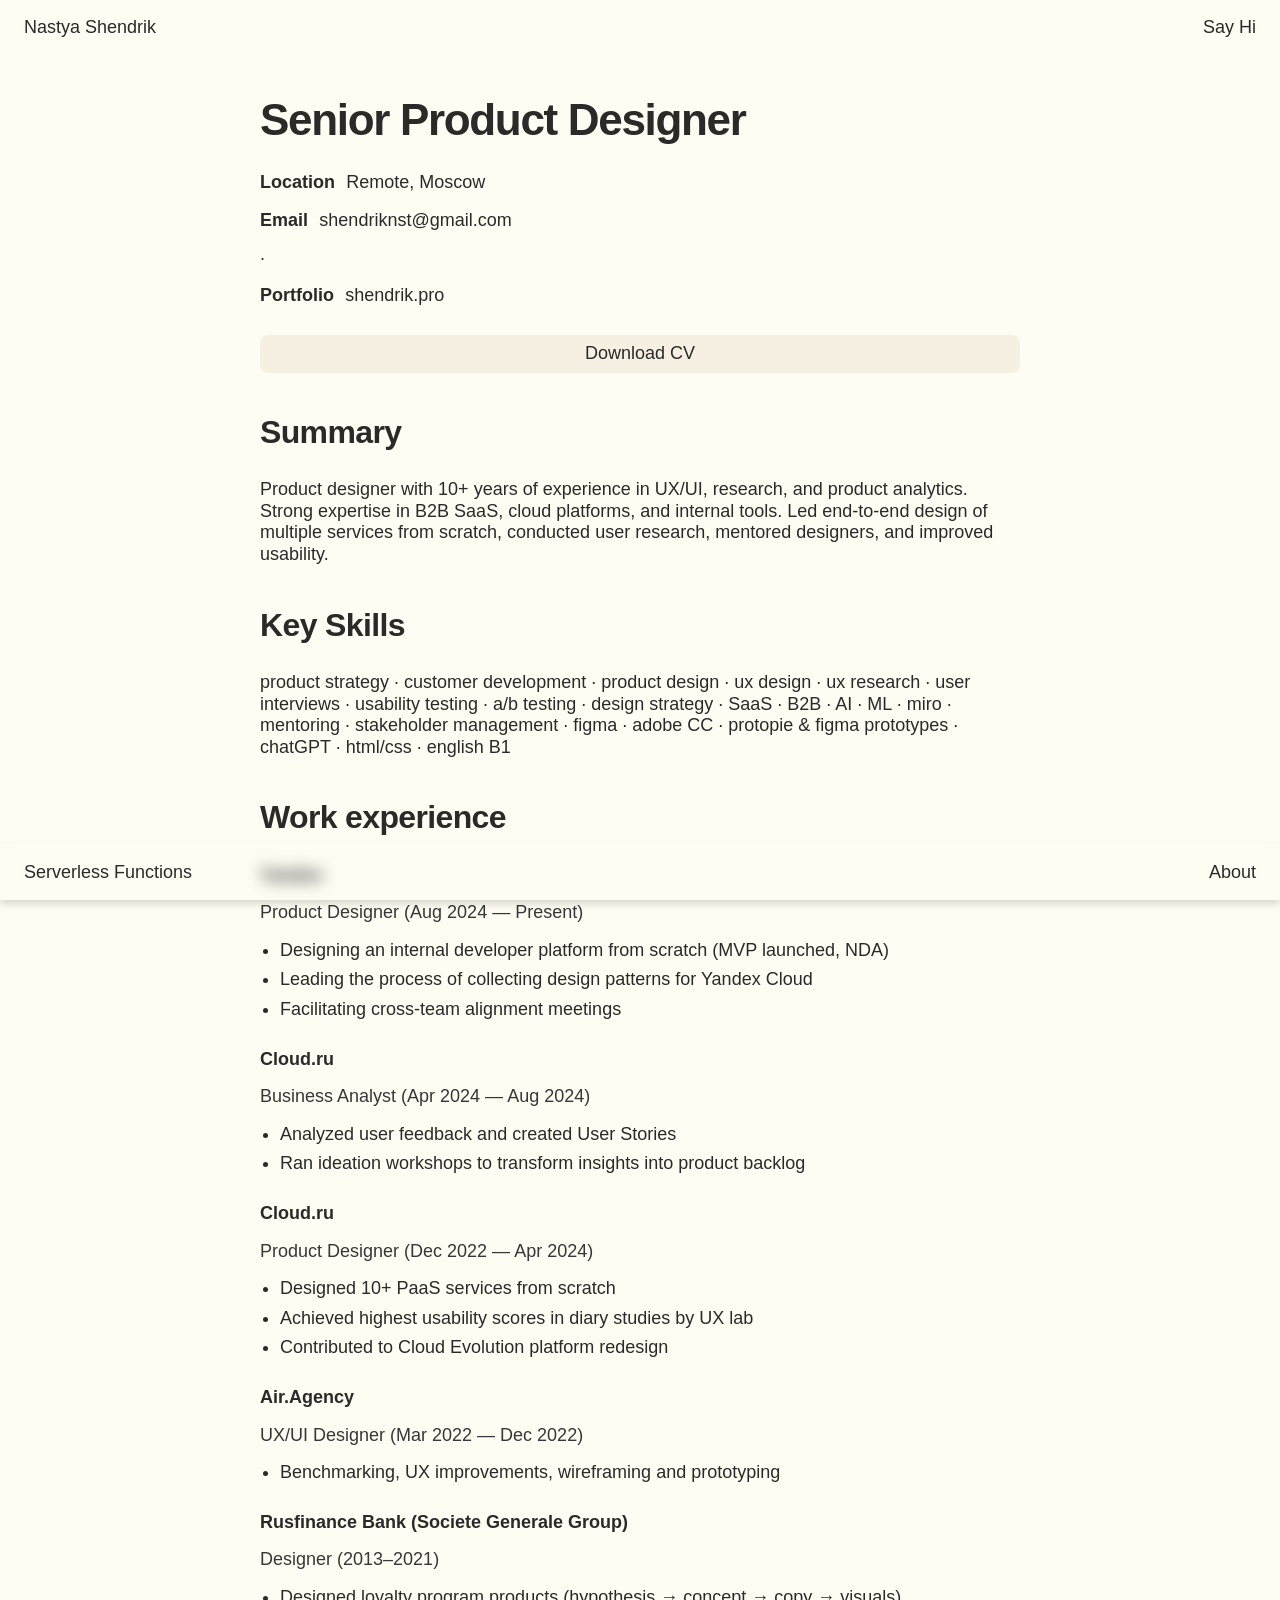
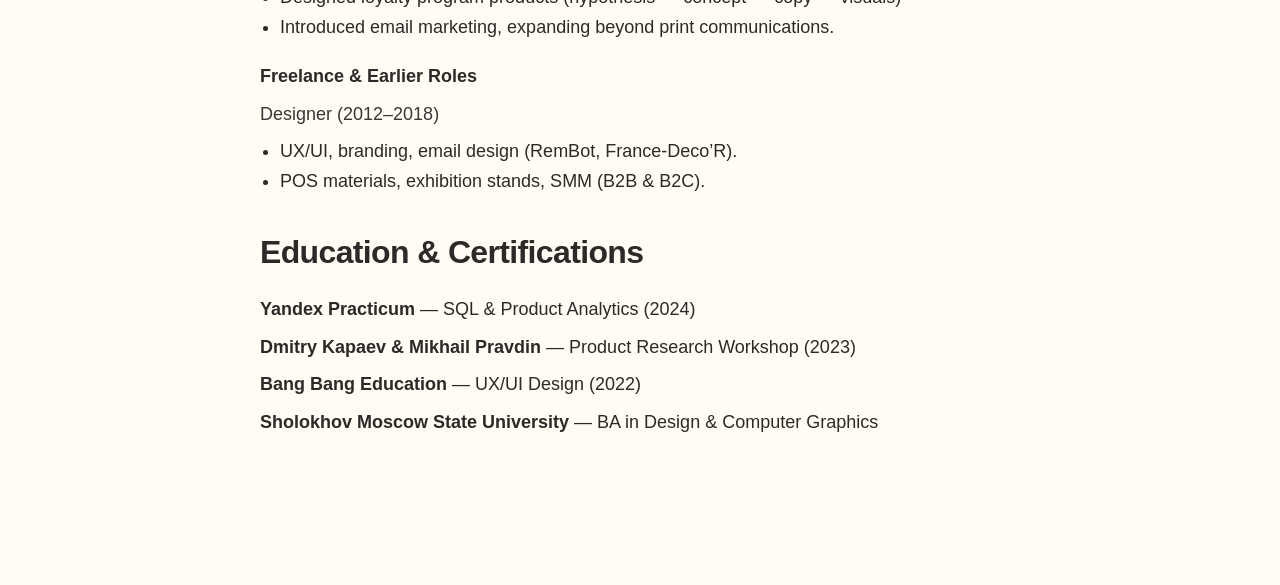
==== cv/index.html @ 18e54141 "Add files via upload" ====
<!doctype html>
<html lang="en">
  <head>
    <meta charset="UTF-8" />
    <meta name="viewport" content="width=device-width, initial-scale=1.0" />
    <meta
      name="description"
      content="CV — Nastya Shendrik, Senior Product Designer. Experience in UX/UI, cloud platforms, B2B SaaS."
    />
    <meta property="og:type" content="website" />
    <meta property="og:site_name" content="Nastya Shendrik" />
    <meta property="og:url" content="https://shendrik.pro/cv/" />
    <meta property="og:title" content="CV | Nastya Shendrik" />
    <meta
      property="og:description"
      content="CV — Nastya Shendrik, Senior Product Designer. Experience in UX/UI, cloud platforms, B2B SaaS."
    />
    <meta property="og:image" content="https://shendrik.pro/img/Cover.png" />
    <meta property="og:image:type" content="image/png" />
    <meta name="twitter:card" content="summary_large_image" />
    <meta name="twitter:title" content="CV | Nastya Shendrik" />
    <meta
      name="twitter:description"
      content="CV — Nastya Shendrik, Senior Product Designer. Experience in UX/UI, cloud platforms, B2B SaaS."
    />
    <meta name="twitter:image" content="https://shendrik.pro/img/Cover.png" />
    <title>CV | Nastya Shendrik</title>
    <link rel="icon" href="../img/fav.png" type="image/png" />
    <link rel="stylesheet" href="../tokens.css" />
    <link rel="stylesheet" href="./styles.css" />
  </head>
  <body>
    <div class="case-shell">
      <header class="case-header">
        <div class="bar__inner">
          <a class="ds-link ds-link--default" href="../">Nastya Shendrik</a>
          <a class="ds-link ds-link--default" href="https://t.me/nastyashendrik?text=Hi!">Say Hi</a>
        </div>
      </header>

      <main class="case-main">
        <article class="case-content">
          <header class="cv-hero">
            <h1 class="text-h1">Senior Product Designer</h1>
            <p class="cv-meta text-body">
              <span class="cv-meta__group">
                <span class="cv-meta__label">Location</span>
                Remote, Moscow
              </span>
              <span class="cv-meta__group">
                <span class="cv-meta__label">Email</span>
                <a class="ds-link ds-link--default" href="mailto:shendriknst@gmail.com">shendriknst@gmail.com</a>
              </span>
              <span class="cv-meta__sep" aria-hidden="true">·</span>
              <span class="cv-meta__group">
                <span class="cv-meta__label">Portfolio</span>
                <a
                  class="ds-link ds-link--default"
                  href="https://shendrik.pro/"
                  target="_blank"
                  rel="noopener noreferrer"
                  >shendrik.pro</a>
              </span>
            </p>
            <p class="cv-download-wrap">
              <a
                class="ds-button ds-button--default cv-download"
                href="../img/Shendrik%20CV.pdf"
                download="Shendrik CV.pdf"
                >Download CV</a>
            </p>
          </header>

          <section class="case-section" aria-labelledby="cv-summary-heading">
            <h2 id="cv-summary-heading" class="text-h2">Summary</h2>
            <p class="text-body">
              Product designer with 10+ years of experience in UX/UI, research, and product analytics.
              Strong expertise in B2B SaaS, cloud platforms, and internal tools. Led end-to-end design of
              multiple services from scratch, conducted user research, mentored designers, and improved
              usability.
            </p>
          </section>

          <section class="case-section" aria-labelledby="cv-skills-heading">
            <h2 id="cv-skills-heading" class="text-h2">Key Skills</h2>
            <p class="text-body cv-skills">
              product strategy · customer development · product design · ux design · ux research · user
              interviews · usability testing · a/b testing · design strategy · SaaS · B2B · AI · ML · miro
              · mentoring · stakeholder management · figma · adobe CC · protopie &amp; figma prototypes ·
              chatGPT · html/css · english B1
            </p>
          </section>

          <section class="case-section" aria-labelledby="cv-work-heading">
            <h2 id="cv-work-heading" class="text-h2">Work experience</h2>

            <div class="cv-job">
              <h3 class="cv-job__company">Yandex</h3>
              <p class="text-body cv-job__role">Product Designer (Aug 2024 — Present)</p>
              <ul class="cv-job__list">
                <li class="text-body">Designing an internal developer platform from scratch (MVP launched, NDA)</li>
                <li class="text-body">Leading the process of collecting design patterns for Yandex Cloud</li>
                <li class="text-body">Facilitating cross-team alignment meetings</li>
              </ul>
            </div>

            <div class="cv-job">
              <h3 class="cv-job__company">Cloud.ru</h3>
              <p class="text-body cv-job__role">Business Analyst (Apr 2024 — Aug 2024)</p>
              <ul class="cv-job__list">
                <li class="text-body">Analyzed user feedback and created User Stories</li>
                <li class="text-body">Ran ideation workshops to transform insights into product backlog</li>
              </ul>
            </div>

            <div class="cv-job">
              <h3 class="cv-job__company">Cloud.ru</h3>
              <p class="text-body cv-job__role">Product Designer (Dec 2022 — Apr 2024)</p>
              <ul class="cv-job__list">
                <li class="text-body">Designed 10+ PaaS services from scratch</li>
                <li class="text-body">Achieved highest usability scores in diary studies by UX lab</li>
                <li class="text-body">Contributed to Cloud Evolution platform redesign</li>
              </ul>
            </div>

            <div class="cv-job">
              <h3 class="cv-job__company">Air.Agency</h3>
              <p class="text-body cv-job__role">UX/UI Designer (Mar 2022 — Dec 2022)</p>
              <ul class="cv-job__list">
                <li class="text-body">Benchmarking, UX improvements, wireframing and prototyping</li>
              </ul>
            </div>

            <div class="cv-job">
              <h3 class="cv-job__company">Rusfinance Bank (Societe Generale Group)</h3>
              <p class="text-body cv-job__role">Designer (2013–2021)</p>
              <ul class="cv-job__list">
                <li class="text-body">
                  Designed loyalty program products (hypothesis → concept → copy → visuals)
                </li>
                <li class="text-body">Introduced email marketing, expanding beyond print communications.</li>
              </ul>
            </div>

            <div class="cv-job">
              <h3 class="cv-job__company">Freelance &amp; Earlier Roles</h3>
              <p class="text-body cv-job__role">Designer (2012–2018)</p>
              <ul class="cv-job__list">
                <li class="text-body">UX/UI, branding, email design (RemBot, France-Deco’R).</li>
                <li class="text-body">POS materials, exhibition stands, SMM (B2B &amp; B2C).</li>
              </ul>
            </div>
          </section>

          <section class="case-section" aria-labelledby="cv-edu-heading">
            <h2 id="cv-edu-heading" class="text-h2">Education &amp; Certifications</h2>
            <ul class="cv-edu-list">
              <li class="text-body">
                <span class="cv-edu-list__place">Yandex Practicum</span> — SQL &amp; Product Analytics (2024)
              </li>
              <li class="text-body">
                <span class="cv-edu-list__place">Dmitry Kapaev &amp; Mikhail Pravdin</span> — Product Research
                Workshop (2023)
              </li>
              <li class="text-body">
                <span class="cv-edu-list__place">Bang Bang Education</span> — UX/UI Design (2022)
              </li>
              <li class="text-body">
                <span class="cv-edu-list__place">Sholokhov Moscow State University</span> — BA in Design &amp;
                Computer Graphics
              </li>
            </ul>
          </section>
        </article>
      </main>

      <footer class="case-footer">
        <div class="bar__inner">
          <a class="ds-link ds-link--default" href="../serverless-functions/">Serverless Functions</a>
          <a class="ds-link ds-link--default" href="../about/">About</a>
        </div>
      </footer>
    </div>

    <script src="../main.js"></script>
  </body>
</html>
---- tokens.css ----
html {
  color-scheme: light;
}

:root {
  /* Colors (Figma variables) */
  --color-fon: #fffcf3;
  --color-fon-2: #f5f0e2;
  --color-fon-3: #f4e8d1;
  --color-text: #2b2a28;
  --color-text-2: #383737;
  --color-accent: #ee3b66;
  --color-accent-2: #b53d68;

  /* Typography (Figma variables) */
  --font-family-base: "Proxima Nova", "Segoe UI", Arial, sans-serif;
  --font-size-h1: 44px;
  --font-size-h2: 32px;
  --font-size-h3: 24px;
  --font-size-body: 18px;
  --font-size-body-2: 18px;

  --font-weight-h1: 800;
  --font-weight-h2: 700;
  --font-weight-h3: 400;
  --font-weight-body: 400;
  --font-weight-body-2: 700;

  --line-height-h1: 1.1;
  --line-height-h2: 1.2;
  --line-height-h3: 1.2;
  --line-height-body: 1.2;
  --line-height-body-2: 1.2;

  --letter-spacing-h1: -0.03em;
  --letter-spacing-h2: -0.02em;
  --letter-spacing-h3: 0;
  --letter-spacing-body: 0;
  --letter-spacing-body-2: 0;

  /* Radius/spacing/layout tokens */
  --radius-sm: 8px;
  --space-2: 8px;
  --space-3: 12px;
  --space-4: 16px;
  --space-5: 20px;
  --space-6: 24px;
  --space-8: 32px;

  --container-width-lg: 1200px;
  --header-height: 56px;
  --card-width: 240px;
  --card-height: 150px;
  --button-height: 38px;

  /* Semantic tokens for site */
  --page-bg: var(--color-fon);
  --surface-1: var(--color-fon-2);
  --surface-2: var(--color-fon-3);
  --text-primary: var(--color-text);
  --text-secondary: var(--color-text-2);
  --border-subtle: rgba(43, 42, 40, 0.12);
  --focus-ring: rgba(238, 59, 102, 0.4);
  --shadow-soft: 0 10px 30px rgba(43, 42, 40, 0.08);
  --backdrop-blur-footer: 28.1px;
}

/* Тёмная тема по системе / настройкам браузера (надёжно в Chrome и др.) */
@media (prefers-color-scheme: dark) {
  html {
    color-scheme: dark;
  }

  :root {
    --color-fon: #161514;
    --color-fon-2: #232120;
    --color-fon-3: #2f2c2b;
    --color-text: #f4f0e5;
    --color-text-2: #cac4b7;
    --color-accent: #ff5d84;
    --color-accent-2: #ff7c9c;

    --page-bg: var(--color-fon);
    --surface-1: var(--color-fon-2);
    --surface-2: var(--color-fon-3);
    --text-primary: var(--color-text);
    --text-secondary: var(--color-text-2);
    --border-subtle: rgba(255, 252, 243, 0.16);
    --focus-ring: rgba(255, 93, 132, 0.4);
    --shadow-soft: 0 10px 30px rgba(0, 0, 0, 0.35);
  }
}

/* Base typography */
body {
  margin: 0;
  font-family: var(--font-family-base);
  font-size: var(--font-size-body);
  font-weight: var(--font-weight-body);
  line-height: var(--line-height-body);
  letter-spacing: var(--letter-spacing-body);
  color: var(--text-primary);
  background: var(--page-bg);
}

h1,
.text-h1 {
  font-family: var(--font-family-base);
  font-size: var(--font-size-h1);
  font-weight: var(--font-weight-h1);
  line-height: var(--line-height-h1);
  letter-spacing: var(--letter-spacing-h1);
  margin: 0;
}

h2,
.text-h2 {
  font-family: var(--font-family-base);
  font-size: var(--font-size-h2);
  font-weight: var(--font-weight-h2);
  line-height: var(--line-height-h2);
  letter-spacing: var(--letter-spacing-h2);
  margin: 0;
}

h3,
.text-h3 {
  font-family: var(--font-family-base);
  font-size: var(--font-size-h3);
  font-weight: var(--font-weight-h3);
  line-height: var(--line-height-h3);
  letter-spacing: var(--letter-spacing-h3);
  margin: 0;
}

.text-body {
  font-family: var(--font-family-base);
  font-size: var(--font-size-body);
  font-weight: var(--font-weight-body);
  line-height: var(--line-height-body);
  letter-spacing: var(--letter-spacing-body);
}

.text-body-2 {
  font-family: var(--font-family-base);
  font-size: var(--font-size-body-2);
  font-weight: var(--font-weight-body-2);
  line-height: var(--line-height-body-2);
  letter-spacing: var(--letter-spacing-body-2);
}

/* Components */
.ds-header {
  width: var(--container-width-lg);
  height: var(--header-height);
  display: flex;
  align-items: center;
  justify-content: space-between;
  padding: var(--space-4) var(--space-6);
  font-family: var(--font-family-base);
  font-size: var(--font-size-body);
  font-weight: var(--font-weight-body);
  line-height: var(--line-height-body);
  color: var(--text-primary);
  background: transparent;
}

.ds-card {
  width: var(--card-width);
  height: var(--card-height);
  border-radius: var(--radius-sm);
  display: flex;
  align-items: center;
  justify-content: center;
  padding: 10px;
  font-family: var(--font-family-base);
  font-size: var(--font-size-body);
  font-weight: var(--font-weight-body);
  line-height: var(--line-height-body);
  color: var(--text-primary);
  text-align: center;
}

.ds-card--default {
  background: var(--surface-1);
}

.ds-card--hover {
  background: var(--surface-2);
}

.ds-button {
  min-width: 240px;
  height: var(--button-height);
  border: 0;
  border-radius: var(--radius-sm);
  padding: 0 var(--space-6);
  font-family: var(--font-family-base);
  font-size: var(--font-size-body);
  font-weight: var(--font-weight-body);
  line-height: var(--line-height-body);
  cursor: pointer;
  transition: background-color 0.2s ease;
}

.ds-button--default {
  background: var(--surface-1);
  color: var(--text-primary);
}

.ds-button--hover,
.ds-button:hover {
  background: var(--surface-2);
  color: var(--text-primary);
}

.ds-footer-item {
  width: 1204px;
  height: var(--header-height);
  border-radius: var(--radius-sm);
  display: flex;
  align-items: center;
  justify-content: space-between;
  font-family: var(--font-family-base);
  font-size: var(--font-size-body);
  line-height: var(--line-height-body);
  color: var(--text-primary);
  backdrop-filter: blur(var(--backdrop-blur-footer));
}

.ds-footer-item--main {
  justify-content: center;
  padding: var(--space-4) 0;
}

.ds-footer-item--alt {
  justify-content: space-between;
  padding: var(--space-4) var(--space-6);
}

/* Links: default = primary text color; hover/focus = accent. Never use a “hover”
   modifier class for the default state — hover color applies only via :hover / :focus-visible. */
.ds-link {
  font-family: var(--font-family-base);
  font-size: var(--font-size-body);
  font-weight: var(--font-weight-body);
  line-height: var(--line-height-body);
  color: var(--text-primary);
  text-decoration: none;
  transition: color 0.2s ease, text-decoration-color 0.2s ease;
}

.ds-link--default {
  color: var(--text-primary);
}

.ds-link:hover,
.ds-link:focus-visible {
  color: var(--color-accent);
}

.ds-link:active,
.ds-link.ds-link--pressed {
  color: var(--text-secondary);
}

/* Inline hero logos: wordmark uses currentColor so it follows the theme */
.case-title-image.case-brand-svg {
  color: var(--text-primary);
}
---- cv/styles.css ----
:root {
  --page-max-width: 1200px;
  --content-max-width: 760px;
  --page-padding-inline: 24px;
  --content-gap: 40px;
  --section-gap: 28px;
}

*,
*::before,
*::after {
  box-sizing: border-box;
}

body {
  margin: 0;
  min-height: 100vh;
}

.case-shell {
  min-height: 100vh;
  display: flex;
  flex-direction: column;
}

.bar__inner {
  width: 100%;
  margin-inline: auto;
  padding-inline: var(--page-padding-inline);
  min-height: var(--header-height);
  display: flex;
  align-items: center;
  justify-content: space-between;
  gap: 16px;
}

.case-header,
.case-footer {
  width: 100%;
  z-index: 30;
  backdrop-filter: blur(8px);
  background: transparent;
  transition: backdrop-filter 0.2s ease, background-color 0.2s ease;
}

.case-header {
  position: sticky;
  top: 0;
}

.case-footer {
  position: sticky;
  bottom: 0;
  margin-top: auto;
}

.case-header:hover,
.case-header:focus-within,
.case-footer:hover,
.case-footer:focus-within {
  backdrop-filter: blur(16px);
  background: transparent;
}

.case-main {
  flex: 1;
  width: 100%;
  margin-top: calc(-1 * var(--header-height));
  padding-top: var(--header-height);
  margin-bottom: calc(-1 * var(--header-height));
  padding-bottom: var(--header-height);
}

.case-content {
  width: min(100%, calc(var(--content-max-width) + 2 * var(--page-padding-inline)));
  margin-inline: auto;
  padding: 40px var(--page-padding-inline) 96px;
  display: flex;
  flex-direction: column;
  gap: var(--content-gap);
}

.case-content h1,
.case-content h2,
.case-content h3,
.case-content p {
  margin: 0;
}

.case-section {
  display: flex;
  flex-direction: column;
  gap: var(--section-gap);
}

.case-section .text-body-2 {
  color: var(--text-primary);
}

.case-section ul {
  margin: 0;
  padding-left: 1.25rem;
  display: grid;
  gap: 8px;
}

.case-section ul.cv-edu-list {
  padding-left: 0;
  list-style: none;
  display: flex;
  flex-direction: column;
  flex-wrap: nowrap;
  align-items: baseline;
  gap: 16px;
}

.cv-hero {
  display: flex;
  flex-direction: column;
  gap: var(--section-gap);
}

.cv-meta {
  display: flex;
  flex-direction: column;
  flex-wrap: nowrap;
  align-items: baseline;
  gap: 16px;
  margin: 0;
}

.cv-meta__group {
  display: inline;
}

.cv-meta__label {
  font-weight: var(--font-weight-body-2);
  margin-inline-end: 0.35em;
}

.cv-meta__sep {
  color: var(--text-secondary);
  user-select: none;
}

.cv-download-wrap {
  margin: 0;
  width: 100%;
}

a.cv-download,
.cv-download {
  display: inline-flex;
  align-items: center;
  justify-content: center;
  text-decoration: none;
  min-width: 0;
  width: 100%;
  box-sizing: border-box;
}

.cv-skills {
  max-width: 100%;
}

.cv-job {
  display: flex;
  flex-direction: column;
  gap: 16px;
}

/* Match .cv-meta__label (body + bold) instead of .text-h3 */
.cv-job .cv-job__company {
  margin: 0;
  font-size: var(--font-size-body);
  font-weight: var(--font-weight-body-2);
  line-height: var(--line-height-body);
  letter-spacing: var(--letter-spacing-body);
}

.cv-job__role {
  color: var(--text-secondary);
}

.cv-job__list {
  margin: 0;
}

.cv-edu-list {
  margin: 0;
  padding: 0;
  list-style: none;
  display: flex;
  flex-direction: column;
  flex-wrap: nowrap;
  align-items: baseline;
  gap: 16px;
}

.cv-edu-list__place {
  font-weight: var(--font-weight-body-2);
}

.case-footer .bar__inner > *:first-child,
.case-footer .bar__inner > *:last-child {
  width: 180px;
}

.case-footer .bar__inner > *:first-child {
  text-align: left;
}

.case-footer .bar__inner > *:last-child {
  text-align: right;
}

.case-footer .bar__inner {
  box-shadow: 0px 4px 7.2px 0px rgba(0, 0, 0, 0.15);
}

@media (max-width: 900px) {
  :root {
    --page-padding-inline: 16px;
  }

  .case-content {
    padding-top: 20px;
    gap: 28px;
  }

  .case-content .text-h1 {
    font-size: var(--font-size-h2);
    font-weight: var(--font-weight-h2);
    line-height: var(--line-height-h2);
    letter-spacing: var(--letter-spacing-h2);
  }

  .case-section {
    gap: 16px;
  }

  .case-content .text-h2 {
    font-size: calc(var(--font-size-h2) * 0.95);
  }
}

@media (max-width: 560px) {
  .bar__inner {
    padding-inline: 16px;
  }

  .case-content {
    padding-inline: 16px;
    padding-bottom: 104px;
  }

  .cv-meta {
    align-items: flex-start;
  }

  .cv-meta__sep {
    display: none;
  }

  .case-footer .bar__inner {
    min-height: var(--header-height);
    height: var(--header-height);
  }

  .case-footer .bar__inner > *:first-child,
  .case-footer .bar__inner > *:last-child {
    width: auto;
    max-width: none;
    flex: 0 1 auto;
    min-width: 0;
  }
}
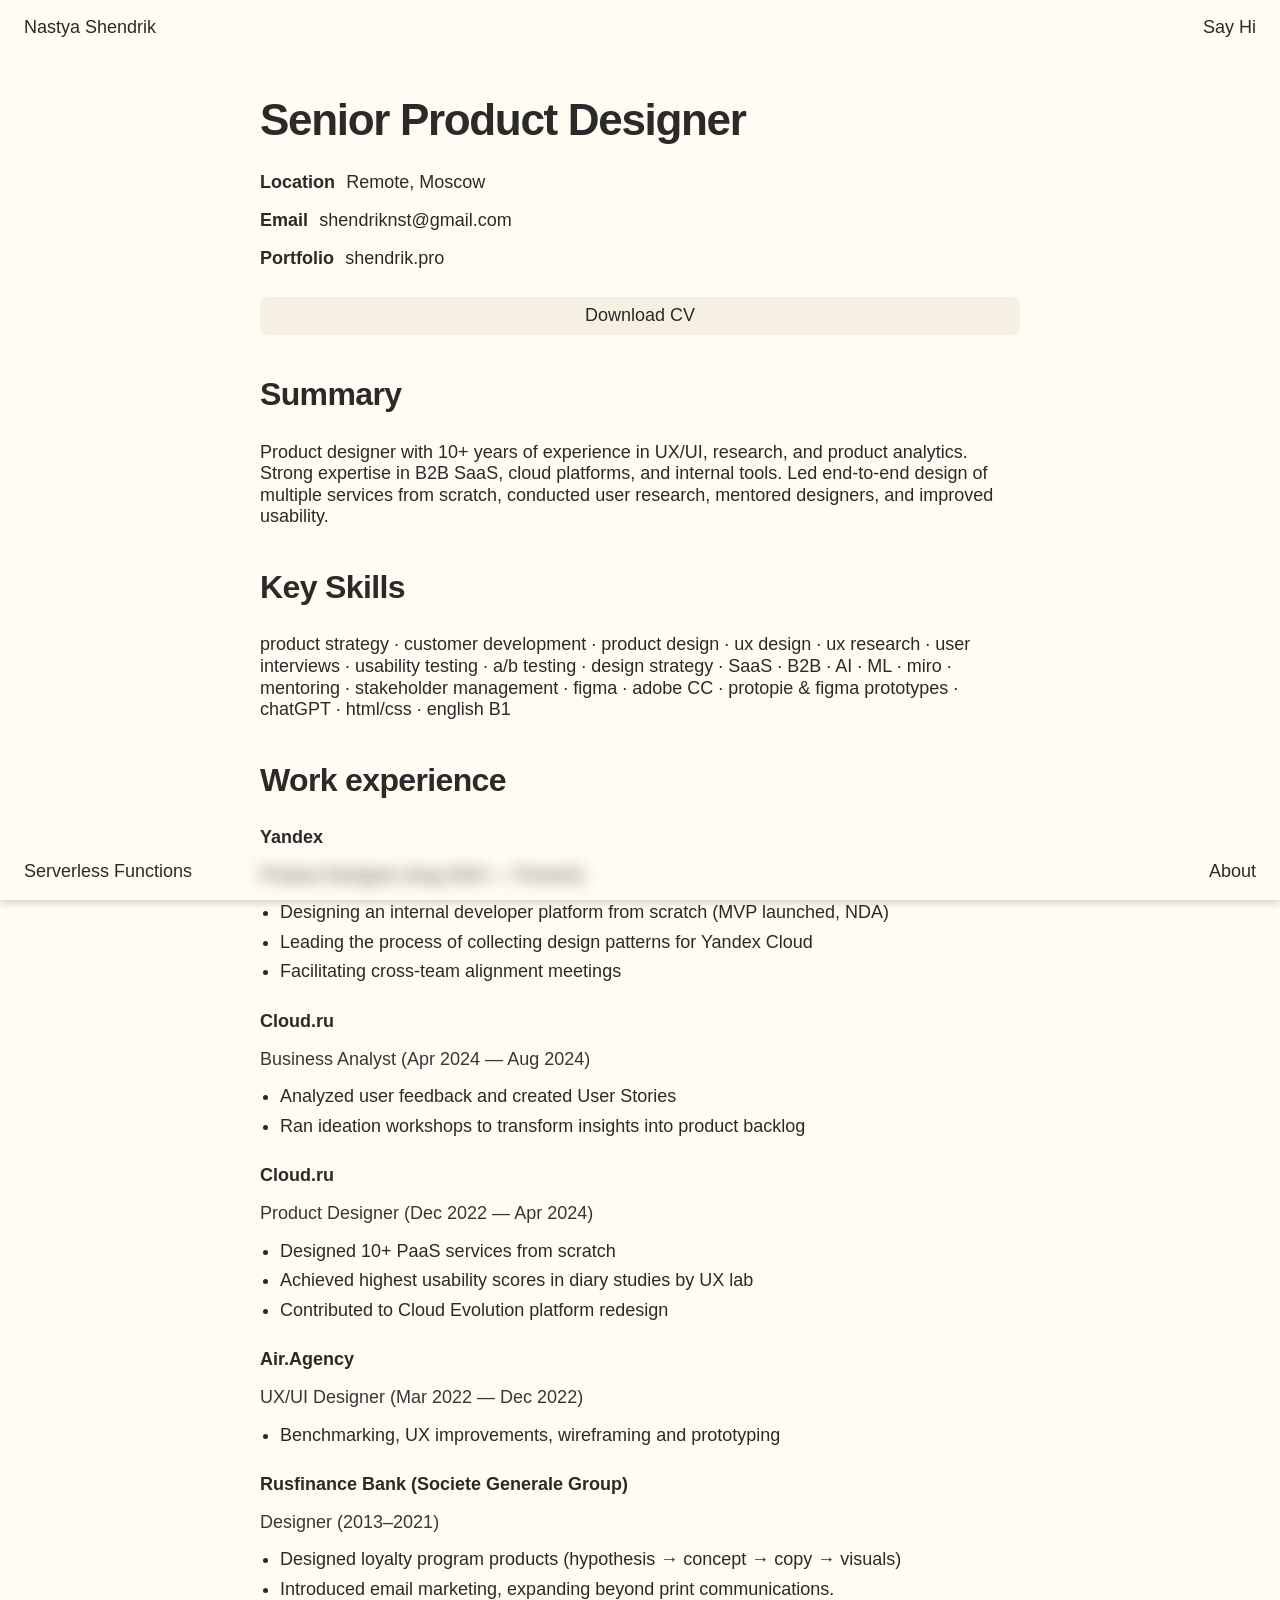
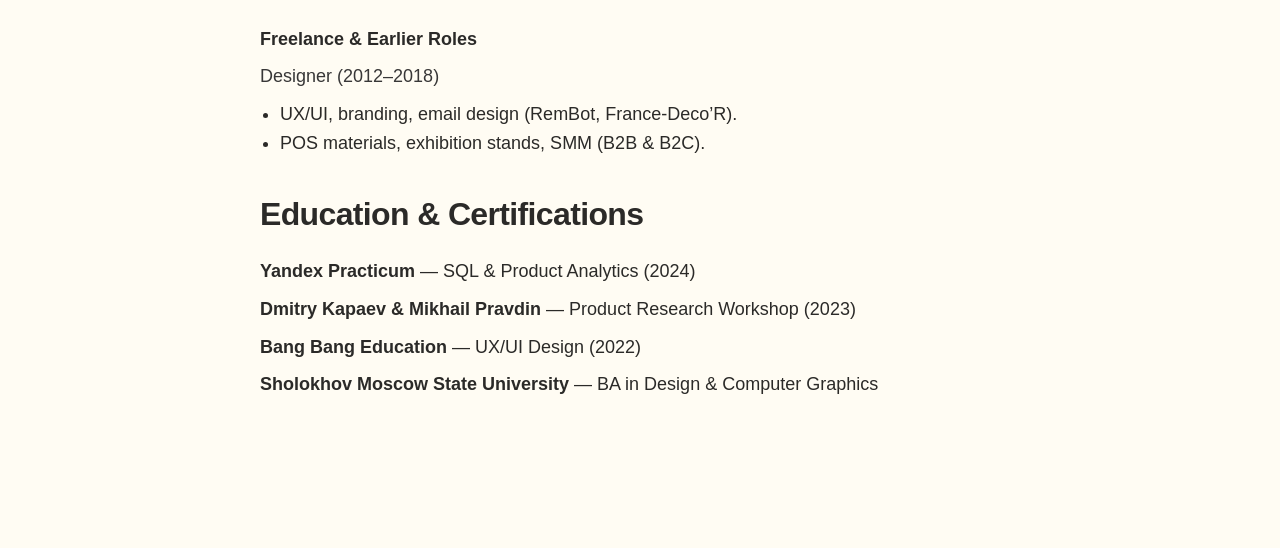
==== commit f0bb5947: "Add files via upload delete dot" ====
--- a/cv/index.html
+++ b/cv/index.html
@@ -51,7 +51,6 @@
                 <span class="cv-meta__label">Email</span>
                 <a class="ds-link ds-link--default" href="mailto:shendriknst@gmail.com">shendriknst@gmail.com</a>
               </span>
-              <span class="cv-meta__sep" aria-hidden="true">·</span>
               <span class="cv-meta__group">
                 <span class="cv-meta__label">Portfolio</span>
                 <a
